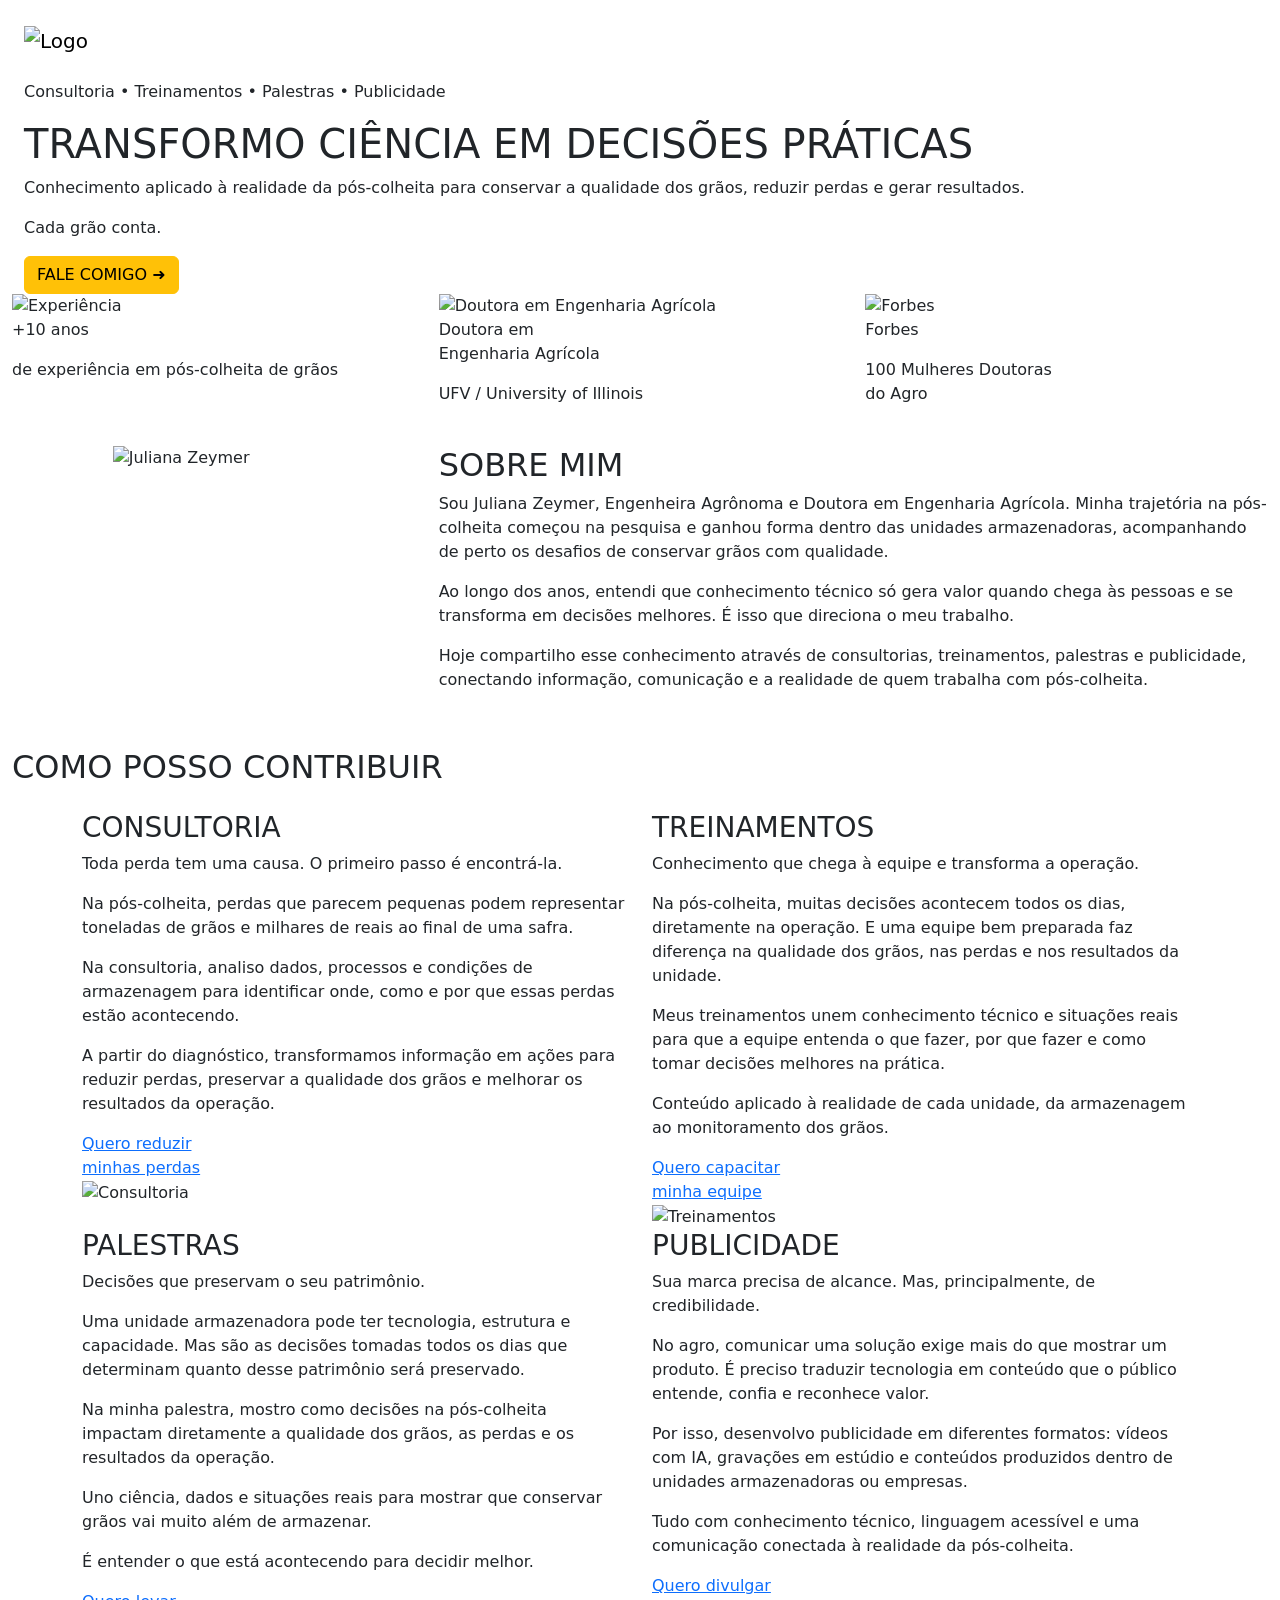
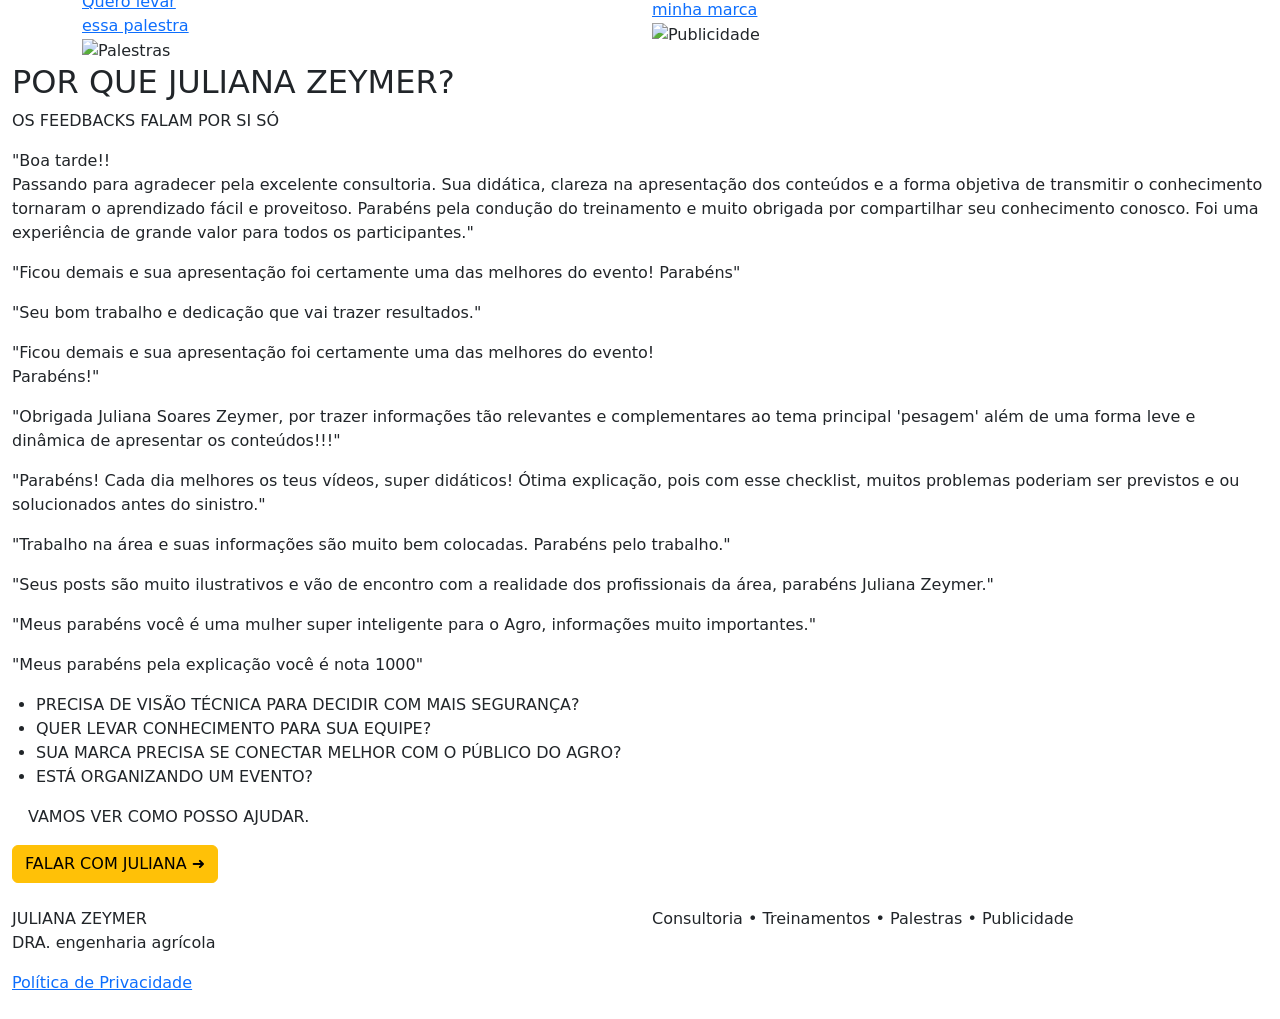
==== index.html @ 13797dbe "Add files via upload" ====
<!DOCTYPE html>
<html lang="pt-br">

<head>
    <meta charset="UTF-8">
    <meta name="viewport" content="width=device-width, initial-scale=1.0">
    <title>Juliana Zeymer</title>

    <meta name="author" content="Juliana Soares Zeymer">
    <meta name="keywords"
        content="Juliana Zeymer, pós-colheita de grãos, armazenagem de grãos, consultoria no agronegócio, consultoria em pós-colheita, redução de perdas de grãos, conservação de grãos, qualidade de grãos, treinamentos no agronegócio, palestras sobre grãos, engenharia agrícola">
    <meta name="description"
        content="Juliana Zeymer: consultoria, treinamentos e palestras em pós-colheita e armazenagem de grãos. Conhecimento científico aplicado para reduzir perdas, preservar a qualidade e melhorar os resultados no agronegócio.">

    <link rel="icon" type="image/x-icon" href="imagens/favicon.svg">

    <!-- Latest compiled and minified CSS -->
    <link href="https://cdn.jsdelivr.net/npm/bootstrap@5.3.8/dist/css/bootstrap.min.css" rel="stylesheet">

    <!-- Latest compiled JavaScript -->
    <script src="https://cdn.jsdelivr.net/npm/bootstrap@5.3.8/dist/js/bootstrap.bundle.min.js"></script>

    <link rel="preconnect" href="https://fonts.googleapis.com">
    <link rel="preconnect" href="https://fonts.gstatic.com" crossorigin>
    <link
        href="https://fonts.googleapis.com/css2?family=Poppins:ital,wght@0,100;0,200;0,300;0,400;0,500;0,600;0,700;0,800;0,900;1,100;1,200;1,300;1,400;1,500;1,600;1,700;1,800;1,900&display=swap"
        rel="stylesheet">

    <link rel="stylesheet" href="css/style.css">
</head>

<body>
    <main class="container-fluid">
        <header>
            <nav class="navbar navbar-expand-sm">
                <div class="container-fluid">
                    <a class="navbar-brand py-3" href="#">
                        <img src="imagens/logo.png" alt="Logo">
                    </a>
                </div>
            </nav>
        </header>

        <section class="hero p-0 m-0">
            <div class="row p-0 m-0">
                <div class="col-12 text_hero">
                    <p class="herop">Consultoria • Treinamentos • Palestras • Publicidade</p>

                    <h1 class="herotitle">TRANSFORMO CIÊNCIA EM DECISÕES PRÁTICAS</h1>

                    <p class="herop">
                        Conhecimento aplicado à realidade da pós-colheita para conservar
                        a qualidade dos grãos, reduzir perdas e gerar resultados.
                    </p>

                    <p class="herodest">Cada grão conta.</p>

                    <a href="https://wa.me/5531998932802?text=Ol%C3%A1%21%20Gostaria%20de%20saber%20mais%20sobre%20seus%20servi%C3%A7os."
                        class="btn btn-warning btn-hero" target="_blank" rel="noopener noreferrer"> FALE COMIGO <span
                            aria-hidden="true">➜</span> </a>
                </div>
            </div>
        </section>

        <div class="certificado row">

            <div class="certificado-item col-12 col-sm-12 col-lg-4 pb-2">
                <img src="imagens/people.svg" alt="Experiência">

                <div>
                    <p class="certdest">+10 anos</p>
                    <p>de experiência em pós-colheita de grãos</p>
                </div>
            </div>

            <div class="certificado-item col-12 col-sm-12 col-lg-4">
                <img src="imagens/capelo.svg" alt="Doutora em Engenharia Agrícola">

                <div>
                    <p class="certdest">Doutora em<br>Engenharia Agrícola</p>
                    <p>UFV / University of Illinois</p>
                </div>
            </div>

            <div class="certificado-item col-12 col-sm-12 col-lg-4">
                <img src="imagens/folha.svg" alt="Forbes">

                <div>
                    <p class="certdest">Forbes</p>
                    <p>100 Mulheres Doutoras<br>do Agro</p>
                </div>
            </div>

        </div>

        <section class="row py-4 sobre-section" id="sobre">
            <div class="col-12 col-xl-4 imgsobre">
                <img src="imagens/sobre.webp" class="w-50 mx-auto d-block" alt="Juliana Zeymer">
            </div>
            <div class="col-12 col-xl-8 textosobre">
                <h2 class="titlesobre">SOBRE MIM</h2>
                <p>Sou Juliana Zeymer, Engenheira Agrônoma e Doutora em Engenharia Agrícola. Minha trajetória na
                    pós-colheita começou na pesquisa e ganhou forma dentro das unidades armazenadoras, acompanhando de
                    perto os desafios de conservar grãos com qualidade.</p>
                <p>Ao longo dos anos, entendi que conhecimento técnico só gera valor quando chega às pessoas e se
                    transforma em decisões melhores. É isso que direciona o meu trabalho.</p>
                <p>Hoje compartilho esse conhecimento através de consultorias, treinamentos, palestras e publicidade,
                    conectando informação, comunicação e a realidade de quem trabalha com pós-colheita.</p>
            </div>
        </section>

        <section class="row" id="servicos">
            <div class="col-12 img_serv py-3">
                <h2 class="servicos-titulo">COMO POSSO CONTRIBUIR</h2>
            </div>
        </section>

        <section class="servicos">
            <div class="container">
                <div class="row">

                    <!-- CONSULTORIA -->
                    <div class="col-12 col-xl-6">
                        <div class="servico-card">

                            <div class="servico-texto">
                                <h3>CONSULTORIA</h3>

                                <p class="destaque">
                                    Toda perda tem uma causa. O primeiro passo é encontrá-la.
                                </p>

                                <p>
                                    Na pós-colheita, perdas que parecem pequenas podem
                                    representar toneladas de grãos e milhares de reais
                                    ao final de uma safra.
                                </p>

                                <p>
                                    Na consultoria, analiso dados, processos e condições
                                    de armazenagem para identificar onde, como e por que
                                    essas perdas estão acontecendo.
                                </p>

                                <p>
                                    A partir do diagnóstico, transformamos informação em
                                    ações para reduzir perdas, preservar a qualidade dos
                                    grãos e melhorar os resultados da operação.
                                </p>

                                <a href="https://wa.me/5531998932802?text=Ol%C3%A1%21%20Gostaria%20de%20saber%20mais%20sobre%20seus%20servi%C3%A7os."
                                    target="_blank" rel="noopener noreferrer" class="btn-consultoria">
                                    Quero reduzir<br>minhas perdas
                                </a>
                            </div>

                            <div class="servico-imagem">
                                <img src="imagens/consultoria.webp" alt="Consultoria">
                            </div>

                        </div>
                    </div>

                    <!-- TREINAMENTOS -->
                    <div class="col-12 col-xl-6">
                        <div class="servico-card">

                            <div class="servico-texto">
                                <h3>TREINAMENTOS</h3>

                                <p class="destaque">
                                    Conhecimento que chega à equipe e transforma a operação.
                                </p>

                                <p>
                                    Na pós-colheita, muitas decisões acontecem todos os
                                    dias, diretamente na operação. E uma equipe bem
                                    preparada faz diferença na qualidade dos grãos,
                                    nas perdas e nos resultados da unidade.
                                </p>

                                <p>
                                    Meus treinamentos unem conhecimento técnico e
                                    situações reais para que a equipe entenda o que
                                    fazer, por que fazer e como tomar decisões melhores
                                    na prática.
                                </p>

                                <p>
                                    Conteúdo aplicado à realidade de cada unidade,
                                    da armazenagem ao monitoramento dos grãos.
                                </p>

                                <a href="https://wa.me/5531998932802?text=Ol%C3%A1%21%20Gostaria%20de%20saber%20mais%20sobre%20seus%20servi%C3%A7os."
                                    target="_blank" rel="noopener noreferrer" class="btn-consultoria">
                                    Quero capacitar<br>minha equipe
                                </a>
                            </div>

                            <div class="servico-imagem">
                                <img src="imagens/treinamento.webp" alt="Treinamentos">
                            </div>

                        </div>
                    </div>

                    <!-- PALESTRAS -->
                    <div class="col-12 col-xl-6">
                        <div class="servico-card">

                            <div class="servico-texto">
                                <h3>PALESTRAS</h3>

                                <p class="destaque">
                                    Decisões que preservam o seu patrimônio.
                                </p>

                                <p>
                                    Uma unidade armazenadora pode ter tecnologia,
                                    estrutura e capacidade. Mas são as decisões tomadas
                                    todos os dias que determinam quanto desse patrimônio
                                    será preservado.
                                </p>

                                <p>
                                    Na minha palestra, mostro como decisões na
                                    pós-colheita impactam diretamente a qualidade dos
                                    grãos, as perdas e os resultados da operação.
                                </p>

                                <p>
                                    Uno ciência, dados e situações reais para mostrar
                                    que conservar grãos vai muito além de armazenar.
                                </p>

                                <p>
                                    É entender o que está acontecendo para decidir melhor.
                                </p>

                                <a href="https://wa.me/5531998932802?text=Ol%C3%A1%21%20Gostaria%20de%20saber%20mais%20sobre%20seus%20servi%C3%A7os."
                                    target="_blank" rel="noopener noreferrer" class="btn-consultoria">
                                    Quero levar<br>essa palestra
                                </a>
                            </div>

                            <div class="servico-imagem">
                                <img src="imagens/palestra.webp" alt="Palestras">
                            </div>

                        </div>
                    </div>

                    <!-- PUBLICIDADE -->
                    <div class="col-12 col-xl-6">
                        <div class="servico-card">

                            <div class="servico-texto">
                                <h3>PUBLICIDADE</h3>

                                <p class="destaque">
                                    Sua marca precisa de alcance. Mas, principalmente,
                                    de credibilidade.
                                </p>

                                <p>
                                    No agro, comunicar uma solução exige mais do que
                                    mostrar um produto. É preciso traduzir tecnologia
                                    em conteúdo que o público entende, confia e
                                    reconhece valor.
                                </p>

                                <p>
                                    Por isso, desenvolvo publicidade em diferentes
                                    formatos: vídeos com IA, gravações em estúdio e
                                    conteúdos produzidos dentro de unidades
                                    armazenadoras ou empresas.
                                </p>

                                <p>
                                    Tudo com conhecimento técnico, linguagem acessível
                                    e uma comunicação conectada à realidade da
                                    pós-colheita.
                                </p>

                                <a href="https://wa.me/5531998932802?text=Ol%C3%A1%21%20Gostaria%20de%20saber%20mais%20sobre%20seus%20servi%C3%A7os."
                                    target="_blank" rel="noopener noreferrer" class="btn-consultoria">
                                    Quero divulgar<br>minha marca
                                </a>
                            </div>

                            <div class="servico-imagem">
                                <img src="imagens/publicidade.webp" alt="Publicidade">
                            </div>

                        </div>
                    </div>

                </div>
            </div>
        </section>

        <section class="feedback-section" id="depoimentos">

            <div class="feedback-titulo">
                <h2>POR QUE JULIANA ZEYMER?</h2>
                <p>OS FEEDBACKS FALAM POR SI SÓ</p>
            </div>

            <div class="feedback-carousel">

                <div class="feedback-track">

                    <!-- CARD 1 -->
                    <div class="feedback-card">
                        <p>
                            "Boa tarde!!<br>
                            Passando para agradecer pela excelente consultoria.
                            Sua didática, clareza na apresentação dos conteúdos e
                            a forma objetiva de transmitir o conhecimento tornaram
                            o aprendizado fácil e proveitoso.
                            Parabéns pela condução do treinamento e muito obrigada
                            por compartilhar seu conhecimento conosco.
                            Foi uma experiência de grande valor para todos os participantes."
                        </p>
                    </div>

                    <!-- CARD 2 -->
                    <div class="feedback-card">
                        <p>
                            "Ficou demais e sua apresentação foi certamente uma
                            das melhores do evento! Parabéns"
                        </p>
                    </div>

                    <!-- CARD 3 -->
                    <div class="feedback-card">
                        <p>
                            "Seu bom trabalho e dedicação que vai trazer resultados."
                        </p>
                    </div>

                    <!-- CARD 4 -->
                    <div class="feedback-card">
                        <p>
                            "Ficou demais e sua apresentação foi certamente uma das melhores do evento! <br> Parabéns!"
                        </p>
                    </div>

                    <!-- CARD 5 -->
                    <div class="feedback-card">
                        <p>
                            "Obrigada Juliana Soares Zeymer, por trazer informações tão relevantes e complementares ao
                            tema principal 'pesagem' além de uma forma leve e dinâmica de apresentar os conteúdos!!!"
                        </p>
                    </div>

                    <!-- CARD 6 -->
                    <div class="feedback-card">
                        <p>
                            "Parabéns! Cada dia melhores os teus vídeos, super didáticos! Ótima explicação, pois com
                            esse checklist, muitos problemas poderiam ser previstos e ou solucionados antes do
                            sinistro."
                        </p>
                    </div>

                    <!-- CARD 7 -->
                    <div class="feedback-card">
                        <p>
                            "Trabalho na área e suas informações são muito bem colocadas. Parabéns pelo trabalho."
                        </p>
                    </div>

                    <!-- CARD 8 -->
                    <div class="feedback-card">
                        <p>
                            "Seus posts são muito ilustrativos e vão de encontro com a realidade dos profissionais da
                            área, parabéns Juliana Zeymer."
                        </p>
                    </div>

                    <!-- CARD 9 -->
                    <div class="feedback-card">
                        <p>
                            "Meus parabéns você é uma mulher super inteligente para o Agro, informações muito
                            importantes."
                        </p>
                    </div>

                    <!-- CARD 10 -->
                    <div class="feedback-card">
                        <p>
                            "Meus parabéns pela explicação você é nota 1000"
                        </p>
                    </div>

                </div>

            </div>

        </section>

        <div class="row final" id="contato">
            <div class="col-12">
                <ul class="ps-4">
                    <li>PRECISA DE VISÃO TÉCNICA PARA DECIDIR COM MAIS SEGURANÇA?</li>
                    <li>QUER LEVAR CONHECIMENTO PARA SUA EQUIPE?</li>
                    <li>SUA MARCA PRECISA SE CONECTAR MELHOR COM O PÚBLICO DO AGRO?</li>
                    <li>ESTÁ ORGANIZANDO UM EVENTO?</li>
                </ul>

                <p class="ps-3">
                    VAMOS VER COMO POSSO AJUDAR.
                </p>

                <a href="https://wa.me/5531998932802?text=Ol%C3%A1%21%20Gostaria%20de%20saber%20mais%20sobre%20seus%20servi%C3%A7os."
                    class="btn btn-warning btn-cta-final" target="_blank" rel="noopener noreferrer"> FALAR COM JULIANA
                    <span aria-hidden="true">➜</span> </a>
            </div>
        </div>

        <footer class="row rodape py-4">
            <div class="col-12 col-sm-6 bordrodape">
                <p class="textrodape pb-0 mb-0"> JULIANA ZEYMER</p>
                <p class="textrodape">DRA. engenharia agrícola</p>
            </div>
            <div class="col-12 col-sm-6">
                <p class="textrodape">Consultoria • Treinamentos • Palestras • Publicidade</p>
            </div>
            <div class="linkfooter">
                <a href="politica.html">Política de Privacidade</a>
            </div>
        </footer>

    </main>


    <!-- javascript -->
    <script> document.addEventListener("DOMContentLoaded",
            function () {
                const track = document.querySelector(".feedback-track");
                const cards = document.querySelectorAll(".feedback-card");
                if (!track || cards.length < 2) { return; } let indice = 0; let timer;
                function atualizarCarrossel() {
                    const mobile = window.innerWidth <= 768;
                    const visiveis = mobile ? 1 : 2; const maxIndice = Math.max(0, cards.length - visiveis);
                    if (indice > maxIndice) { indice = 0; } const largura = cards[0].getBoundingClientRect().width;
                    const gap = parseFloat(getComputedStyle(track).gap) || 0;
                    track.style.transform = "translateX(-" + (indice * (largura + gap)) + "px)";
                }
                function avancar() {
                    const visiveis = window.innerWidth <= 768 ? 1 : 2; const maxIndice = Math.max(0, cards.length - visiveis);
                    indice = indice >= maxIndice ? 0 : indice + 1; atualizarCarrossel();
                } atualizarCarrossel();
                timer = setInterval(avancar, 4000); window.addEventListener("resize", atualizarCarrossel);
            }); </script>
</body>

</html>
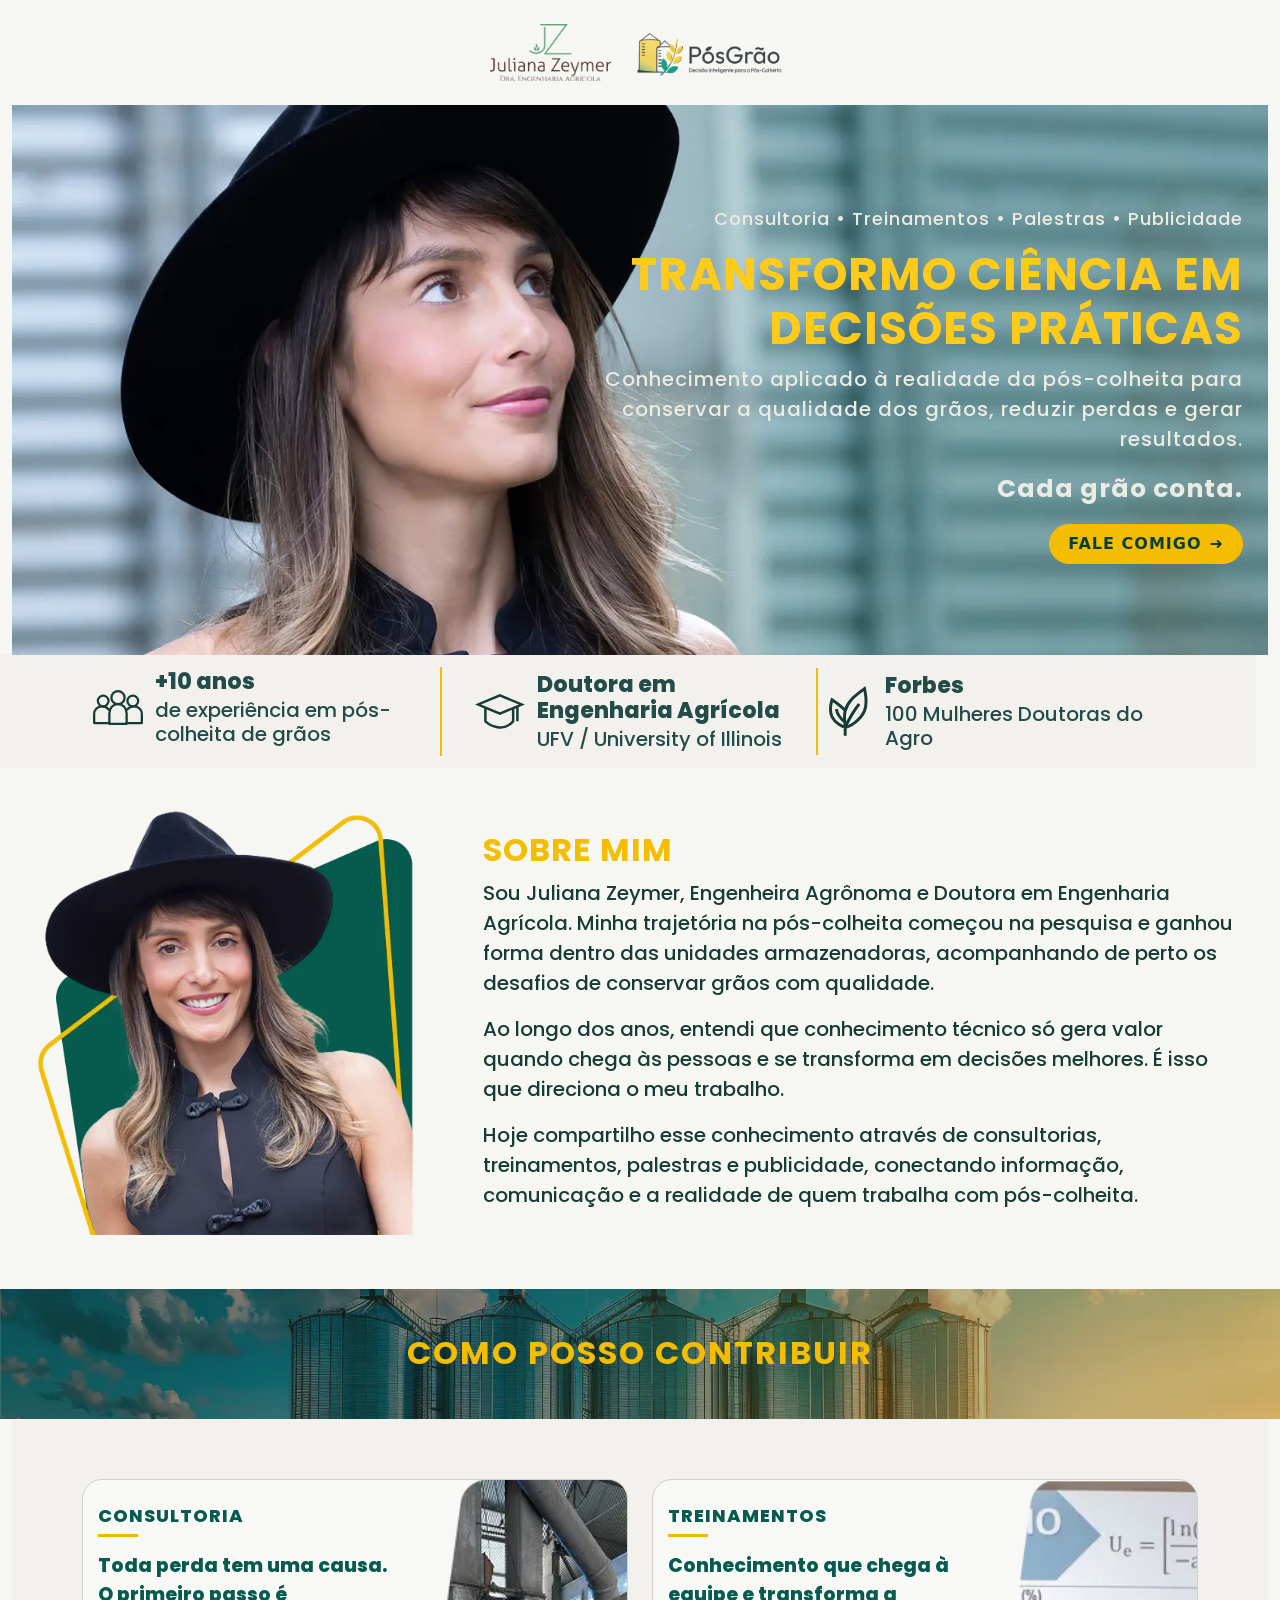
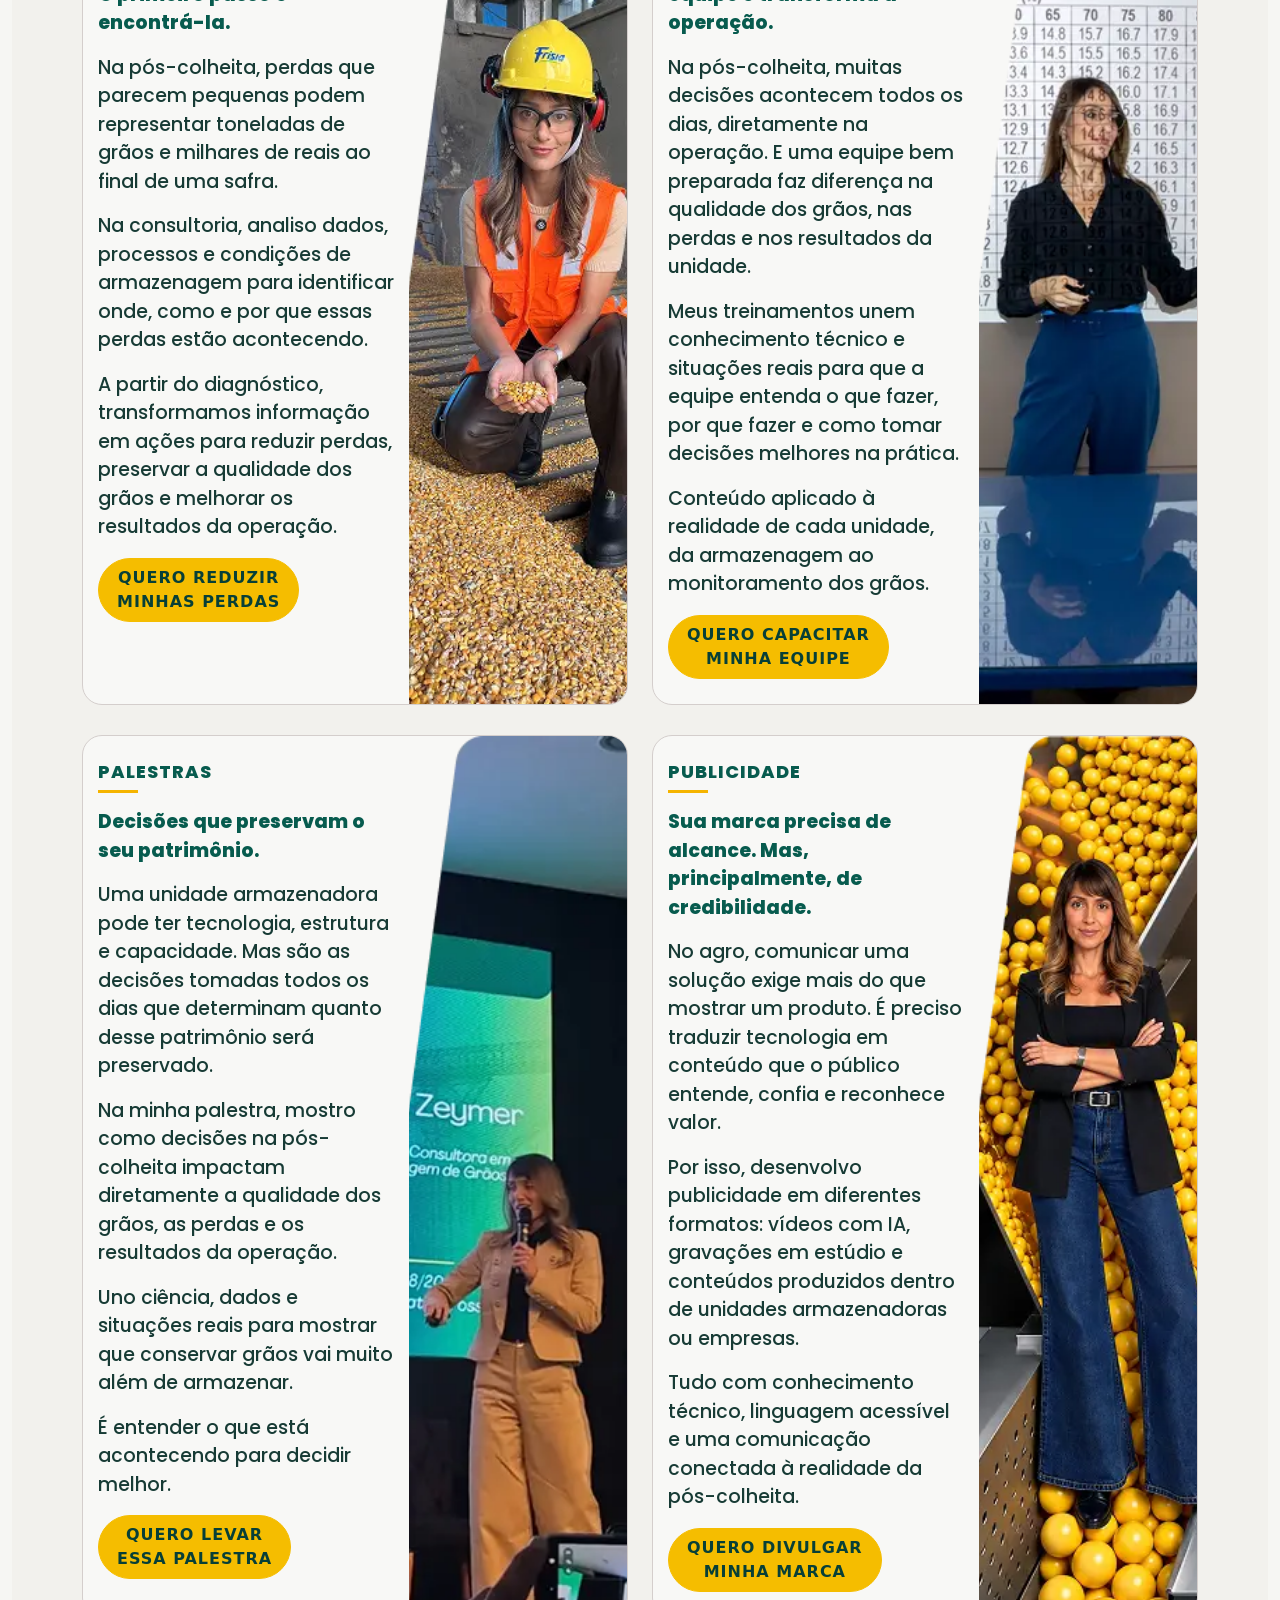
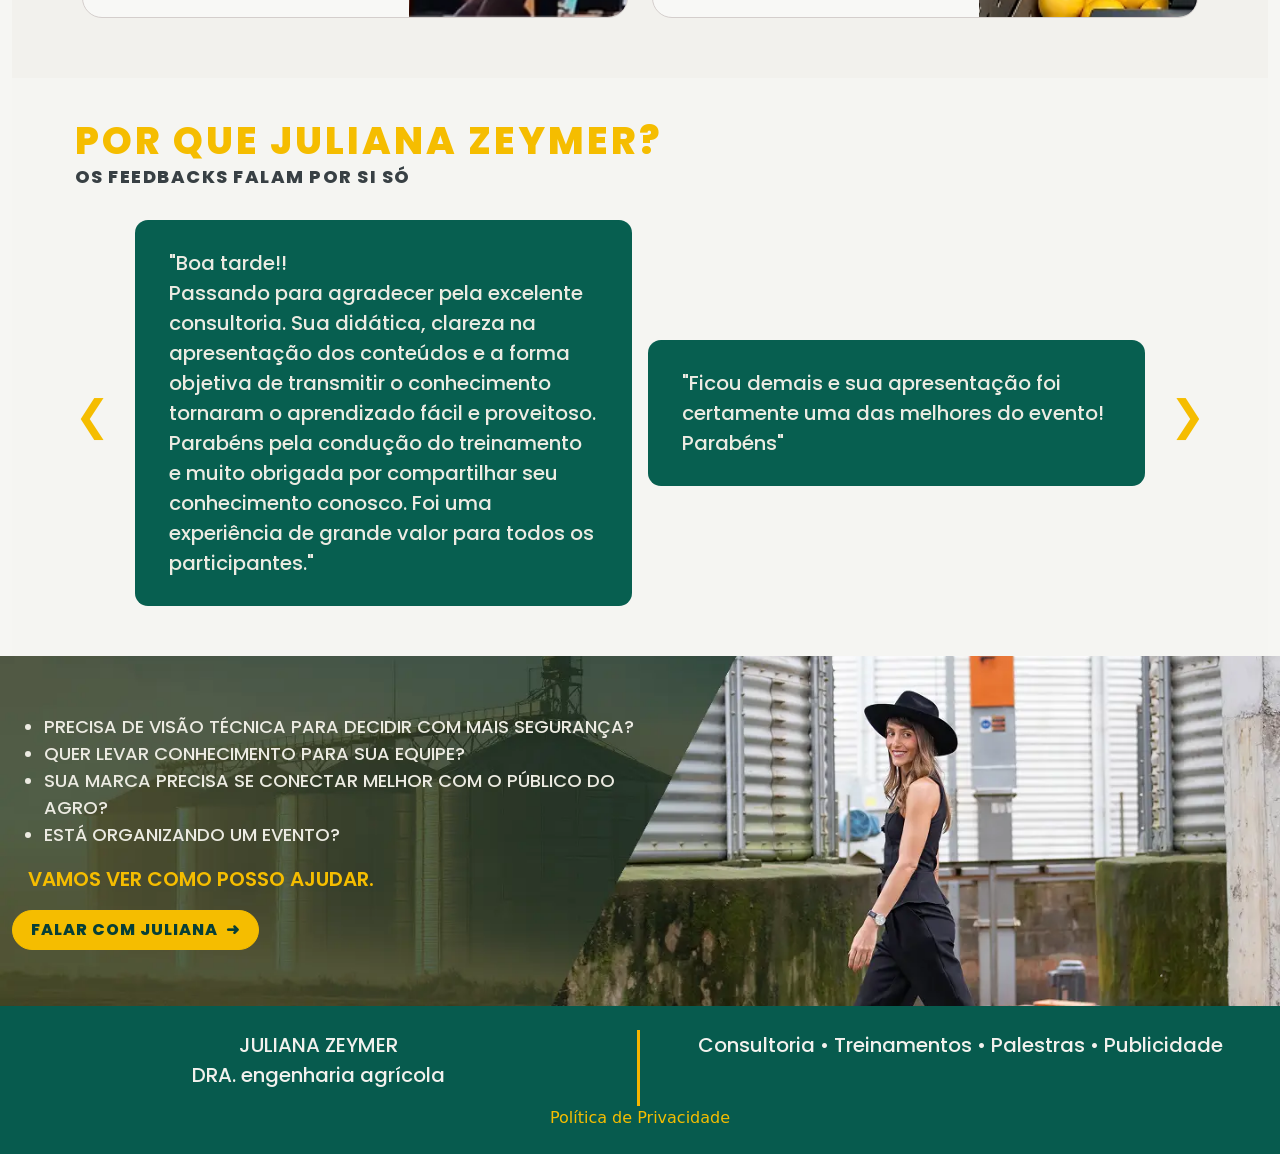
==== commit 1c24c15c: "Add files via upload" ====
--- a/index.html
+++ b/index.html
@@ -20,11 +20,12 @@
     <!-- Latest compiled JavaScript -->
     <script src="https://cdn.jsdelivr.net/npm/bootstrap@5.3.8/dist/js/bootstrap.bundle.min.js"></script>
 
-    <link rel="preconnect" href="https://fonts.googleapis.com">
-    <link rel="preconnect" href="https://fonts.gstatic.com" crossorigin>
-    <link
-        href="https://fonts.googleapis.com/css2?family=Poppins:ital,wght@0,100;0,200;0,300;0,400;0,500;0,600;0,700;0,800;0,900;1,100;1,200;1,300;1,400;1,500;1,600;1,700;1,800;1,900&display=swap"
-        rel="stylesheet">
+   <link rel="preconnect" href="https://fonts.googleapis.com">
+<link rel="preconnect" href="https://fonts.gstatic.com" crossorigin>
+
+<link
+    href="https://fonts.googleapis.com/css2?family=Poppins:wght@400;600;700;800&display=swap"
+    rel="stylesheet">
 
     <link rel="stylesheet" href="css/style.css">
 </head>
@@ -44,7 +45,7 @@
         <section class="hero p-0 m-0">
             <div class="row p-0 m-0">
                 <div class="col-12 text_hero">
-                    <p class="herop">Consultoria • Treinamentos • Palestras • Publicidade</p>
+                    <p class="herop" id="herop">Consultoria • Treinamentos • Palestras • Publicidade</p>
 
                     <h1 class="herotitle">TRANSFORMO CIÊNCIA EM DECISÕES PRÁTICAS</h1>
 
@@ -55,7 +56,7 @@
 
                     <p class="herodest">Cada grão conta.</p>
 
-                    <a href="https://wa.me/5531998932802?text=Ol%C3%A1%21%20Gostaria%20de%20saber%20mais%20sobre%20seus%20servi%C3%A7os."
+                    <a href="https://wa.me/5531984454926?text=Ol%C3%A1%21%20Gostaria%20de%20saber%20mais%20sobre%20seus%20servi%C3%A7os."
                         class="btn btn-warning btn-hero" target="_blank" rel="noopener noreferrer"> FALE COMIGO <span
                             aria-hidden="true">➜</span> </a>
                 </div>
@@ -87,7 +88,7 @@
 
                 <div>
                     <p class="certdest">Forbes</p>
-                    <p>100 Mulheres Doutoras<br>do Agro</p>
+                    <p>100 Mulheres Doutoras do Agro</p>
                 </div>
             </div>
 
@@ -148,8 +149,8 @@
                                     grãos e melhorar os resultados da operação.
                                 </p>
 
-                                <a href="https://wa.me/5531998932802?text=Ol%C3%A1%21%20Gostaria%20de%20saber%20mais%20sobre%20seus%20servi%C3%A7os."
-                                    target="_blank" rel="noopener noreferrer" class="btn-consultoria">
+                                <a href="https://wa.me/5531984454926?text=Ol%C3%A1%21%20Gostaria%20de%20saber%20mais%20sobre%20seus%20servi%C3%A7os."
+                        class="btn btn-warning btn-hero" target="_blank" rel="noopener noreferrer" class="btn-consultoria">
                                     Quero reduzir<br>minhas perdas
                                 </a>
                             </div>
@@ -191,8 +192,8 @@
                                     da armazenagem ao monitoramento dos grãos.
                                 </p>
 
-                                <a href="https://wa.me/5531998932802?text=Ol%C3%A1%21%20Gostaria%20de%20saber%20mais%20sobre%20seus%20servi%C3%A7os."
-                                    target="_blank" rel="noopener noreferrer" class="btn-consultoria">
+                                <a href="https://wa.me/5531984454926?text=Ol%C3%A1%21%20Gostaria%20de%20saber%20mais%20sobre%20seus%20servi%C3%A7os."
+                        class="btn btn-warning btn-hero" target="_blank" rel="noopener noreferrer" class="btn-consultoria">
                                     Quero capacitar<br>minha equipe
                                 </a>
                             </div>
@@ -237,8 +238,8 @@
                                     É entender o que está acontecendo para decidir melhor.
                                 </p>
 
-                                <a href="https://wa.me/5531998932802?text=Ol%C3%A1%21%20Gostaria%20de%20saber%20mais%20sobre%20seus%20servi%C3%A7os."
-                                    target="_blank" rel="noopener noreferrer" class="btn-consultoria">
+                                <a href="https://wa.me/5531984454926?text=Ol%C3%A1%21%20Gostaria%20de%20saber%20mais%20sobre%20seus%20servi%C3%A7os."
+                        class="btn btn-warning btn-hero" target="_blank" rel="noopener noreferrer" class="btn-consultoria">
                                     Quero levar<br>essa palestra
                                 </a>
                             </div>
@@ -282,8 +283,8 @@
                                     pós-colheita.
                                 </p>
 
-                                <a href="https://wa.me/5531998932802?text=Ol%C3%A1%21%20Gostaria%20de%20saber%20mais%20sobre%20seus%20servi%C3%A7os."
-                                    target="_blank" rel="noopener noreferrer" class="btn-consultoria">
+                                <a href="https://wa.me/5531984454926?text=Ol%C3%A1%21%20Gostaria%20de%20saber%20mais%20sobre%20seus%20servi%C3%A7os."
+                        class="btn btn-warning btn-hero" target="_blank" rel="noopener noreferrer" class="btn-consultoria">
                                     Quero divulgar<br>minha marca
                                 </a>
                             </div>
@@ -299,109 +300,137 @@
             </div>
         </section>
 
-        <section class="feedback-section" id="depoimentos">
-
-            <div class="feedback-titulo">
-                <h2>POR QUE JULIANA ZEYMER?</h2>
-                <p>OS FEEDBACKS FALAM POR SI SÓ</p>
-            </div>
-
-            <div class="feedback-carousel">
-
-                <div class="feedback-track">
-
-                    <!-- CARD 1 -->
-                    <div class="feedback-card">
-                        <p>
-                            "Boa tarde!!<br>
-                            Passando para agradecer pela excelente consultoria.
-                            Sua didática, clareza na apresentação dos conteúdos e
-                            a forma objetiva de transmitir o conhecimento tornaram
-                            o aprendizado fácil e proveitoso.
-                            Parabéns pela condução do treinamento e muito obrigada
-                            por compartilhar seu conhecimento conosco.
-                            Foi uma experiência de grande valor para todos os participantes."
-                        </p>
-                    </div>
-
-                    <!-- CARD 2 -->
-                    <div class="feedback-card">
-                        <p>
-                            "Ficou demais e sua apresentação foi certamente uma
-                            das melhores do evento! Parabéns"
-                        </p>
-                    </div>
-
-                    <!-- CARD 3 -->
-                    <div class="feedback-card">
-                        <p>
-                            "Seu bom trabalho e dedicação que vai trazer resultados."
-                        </p>
-                    </div>
-
-                    <!-- CARD 4 -->
-                    <div class="feedback-card">
-                        <p>
-                            "Ficou demais e sua apresentação foi certamente uma das melhores do evento! <br> Parabéns!"
-                        </p>
-                    </div>
-
-                    <!-- CARD 5 -->
-                    <div class="feedback-card">
-                        <p>
-                            "Obrigada Juliana Soares Zeymer, por trazer informações tão relevantes e complementares ao
-                            tema principal 'pesagem' além de uma forma leve e dinâmica de apresentar os conteúdos!!!"
-                        </p>
-                    </div>
-
-                    <!-- CARD 6 -->
-                    <div class="feedback-card">
-                        <p>
-                            "Parabéns! Cada dia melhores os teus vídeos, super didáticos! Ótima explicação, pois com
-                            esse checklist, muitos problemas poderiam ser previstos e ou solucionados antes do
-                            sinistro."
-                        </p>
-                    </div>
-
-                    <!-- CARD 7 -->
-                    <div class="feedback-card">
-                        <p>
-                            "Trabalho na área e suas informações são muito bem colocadas. Parabéns pelo trabalho."
-                        </p>
-                    </div>
-
-                    <!-- CARD 8 -->
-                    <div class="feedback-card">
-                        <p>
-                            "Seus posts são muito ilustrativos e vão de encontro com a realidade dos profissionais da
-                            área, parabéns Juliana Zeymer."
-                        </p>
-                    </div>
-
-                    <!-- CARD 9 -->
-                    <div class="feedback-card">
-                        <p>
-                            "Meus parabéns você é uma mulher super inteligente para o Agro, informações muito
-                            importantes."
-                        </p>
-                    </div>
-
-                    <!-- CARD 10 -->
-                    <div class="feedback-card">
-                        <p>
-                            "Meus parabéns pela explicação você é nota 1000"
-                        </p>
-                    </div>
-
-                </div>
-
-            </div>
-
-        </section>
+       <section class="feedback-section" id="depoimentos">
+
+    <div class="feedback-titulo">
+        <h2>POR QUE JULIANA ZEYMER?</h2>
+        <p>OS FEEDBACKS FALAM POR SI SÓ</p>
+    </div>
+
+    <div class="feedback-carousel">
+
+        <!-- Botão anterior -->
+        <button
+            class="feedback-seta feedback-anterior"
+            type="button"
+            aria-label="Ver feedbacks anteriores">
+            &#10094;
+        </button>
+
+        <!-- Área deslizante -->
+        <div class="feedback-viewport">
+
+            <div class="feedback-track">
+
+                <!-- CARD 1 -->
+                <article class="feedback-card">
+                    <p>
+                        "Boa tarde!!<br>
+                        Passando para agradecer pela excelente consultoria.
+                        Sua didática, clareza na apresentação dos conteúdos e
+                        a forma objetiva de transmitir o conhecimento tornaram
+                        o aprendizado fácil e proveitoso.
+                        Parabéns pela condução do treinamento e muito obrigada
+                        por compartilhar seu conhecimento conosco.
+                        Foi uma experiência de grande valor para todos os participantes."
+                    </p>
+                </article>
+
+                <!-- CARD 2 -->
+                <article class="feedback-card">
+                    <p>
+                        "Ficou demais e sua apresentação foi certamente uma
+                        das melhores do evento! Parabéns"
+                    </p>
+                </article>
+
+                <!-- CARD 3 -->
+                <article class="feedback-card">
+                    <p>
+                        "Seu bom trabalho e dedicação que vai trazer resultados."
+                    </p>
+                </article>
+
+                <!-- CARD 4 -->
+                <article class="feedback-card">
+                    <p>
+                        "Ficou demais e sua apresentação foi certamente uma das
+                        melhores do evento! <br>
+                        Parabéns!"
+                    </p>
+                </article>
+
+                <!-- CARD 5 -->
+                <article class="feedback-card">
+                    <p>
+                        "Obrigada Juliana Soares Zeymer, por trazer informações
+                        tão relevantes e complementares ao tema principal
+                        'pesagem', além de uma forma leve e dinâmica de
+                        apresentar os conteúdos!!!"
+                    </p>
+                </article>
+
+                <!-- CARD 6 -->
+                <article class="feedback-card">
+                    <p>
+                        "Parabéns! Cada dia melhores os teus vídeos, super
+                        didáticos! Ótima explicação, pois com esse checklist,
+                        muitos problemas poderiam ser previstos e ou
+                        solucionados antes do sinistro."
+                    </p>
+                </article>
+
+                <!-- CARD 7 -->
+                <article class="feedback-card">
+                    <p>
+                        "Trabalho na área e suas informações são muito bem
+                        colocadas. Parabéns pelo trabalho."
+                    </p>
+                </article>
+
+                <!-- CARD 8 -->
+                <article class="feedback-card">
+                    <p>
+                        "Seus posts são muito ilustrativos e vão de encontro
+                        com a realidade dos profissionais da área, parabéns
+                        Juliana Zeymer."
+                    </p>
+                </article>
+
+                <!-- CARD 9 -->
+                <article class="feedback-card">
+                    <p>
+                        "Meus parabéns você é uma mulher super inteligente
+                        para o Agro, informações muito importantes."
+                    </p>
+                </article>
+
+                <!-- CARD 10 -->
+                <article class="feedback-card">
+                    <p>
+                        "Meus parabéns pela explicação você é nota 1000"
+                    </p>
+                </article>
+
+            </div>
+
+        </div>
+
+        <!-- Botão próximo -->
+        <button
+            class="feedback-seta feedback-proximo"
+            type="button"
+            aria-label="Ver próximos feedbacks">
+            &#10095;
+        </button>
+
+    </div>
+
+</section>
 
         <div class="row final" id="contato">
-            <div class="col-12">
-                <ul class="ps-4">
+            <div class="col-12 py-4">
+                <ul class="contato">
                     <li>PRECISA DE VISÃO TÉCNICA PARA DECIDIR COM MAIS SEGURANÇA?</li>
                     <li>QUER LEVAR CONHECIMENTO PARA SUA EQUIPE?</li>
                     <li>SUA MARCA PRECISA SE CONECTAR MELHOR COM O PÚBLICO DO AGRO?</li>
@@ -412,8 +441,8 @@
                     VAMOS VER COMO POSSO AJUDAR.
                 </p>
 
-                <a href="https://wa.me/5531998932802?text=Ol%C3%A1%21%20Gostaria%20de%20saber%20mais%20sobre%20seus%20servi%C3%A7os."
-                    class="btn btn-warning btn-cta-final" target="_blank" rel="noopener noreferrer"> FALAR COM JULIANA
+                <a href="https://wa.me/5531984454926?text=Ol%C3%A1%21%20Gostaria%20de%20saber%20mais%20sobre%20seus%20servi%C3%A7os."
+                        class="btn btn-warning btn-hero" target="_blank" rel="noopener noreferrer"> FALAR COM JULIANA
                     <span aria-hidden="true">➜</span> </a>
             </div>
         </div>
@@ -435,24 +464,39 @@
 
 
     <!-- javascript -->
-    <script> document.addEventListener("DOMContentLoaded",
-            function () {
-                const track = document.querySelector(".feedback-track");
-                const cards = document.querySelectorAll(".feedback-card");
-                if (!track || cards.length < 2) { return; } let indice = 0; let timer;
-                function atualizarCarrossel() {
-                    const mobile = window.innerWidth <= 768;
-                    const visiveis = mobile ? 1 : 2; const maxIndice = Math.max(0, cards.length - visiveis);
-                    if (indice > maxIndice) { indice = 0; } const largura = cards[0].getBoundingClientRect().width;
-                    const gap = parseFloat(getComputedStyle(track).gap) || 0;
-                    track.style.transform = "translateX(-" + (indice * (largura + gap)) + "px)";
-                }
-                function avancar() {
-                    const visiveis = window.innerWidth <= 768 ? 1 : 2; const maxIndice = Math.max(0, cards.length - visiveis);
-                    indice = indice >= maxIndice ? 0 : indice + 1; atualizarCarrossel();
-                } atualizarCarrossel();
-                timer = setInterval(avancar, 4000); window.addEventListener("resize", atualizarCarrossel);
-            }); </script>
+    <script>
+    document.querySelectorAll('.feedback-carousel').forEach((carousel) => {
+
+        const lista = carousel.querySelector('.feedback-track');
+        const anterior = carousel.querySelector('.feedback-anterior');
+        const proximo = carousel.querySelector('.feedback-proximo');
+
+        function navegar(direcao) {
+            const card = lista.querySelector('.feedback-card');
+
+            if (!card) return;
+
+            const estilos = getComputedStyle(lista);
+            const gap = parseFloat(estilos.gap) || 0;
+
+            const distancia = card.getBoundingClientRect().width + gap;
+
+            lista.scrollBy({
+                left: direcao * distancia,
+                behavior: 'smooth'
+            });
+        }
+
+        anterior.addEventListener('click', () => {
+            navegar(-1);
+        });
+
+        proximo.addEventListener('click', () => {
+            navegar(1);
+        });
+
+    });
+</script>
 </body>
 
 </html>
--- a/css/style.css
+++ b/css/style.css
@@ -0,0 +1,1278 @@
+* {
+    padding: 0;
+    margin: 0;
+}
+
+body {
+    background-color: #F6F6F3;
+}
+
+main {
+    max-width: 1300px;
+}
+
+p,
+h1,
+h2,
+h3,
+h4 {
+    font-family: poppins;
+    font-weight: 500;
+    color: #173B35;
+}
+
+/* header */
+
+.navbar {
+    width: 100%;
+}
+
+header .container-fluid {
+    width: 100%;
+    display: flex !important;
+    justify-content: center !important;
+}
+
+header .navbar-brand {
+    margin: 0 !important;
+}
+
+header .navbar-brand img {
+    width: 200px;
+    display: block;
+}
+
+/* hero */
+
+.hero {
+    background-image: url("../imagens/hero.webp");
+    background-size: cover;
+    background-position: center;
+    background-repeat: no-repeat;
+
+    min-height: 500px;
+
+    align-items: center;
+}
+
+.text_hero {
+    text-align: right;
+    padding-top: 10%;
+    padding-right: 5%;
+}
+
+.herop {
+    color: #023127;
+    letter-spacing: 1px;
+}
+
+.herotitle {
+    color: #FFCB1A;
+    font-weight: 700;
+    letter-spacing: 1px;
+}
+
+.herodest {
+    color: #023127;
+    letter-spacing: 1px;
+    font-weight: 700;
+}
+
+/* certificado */
+
+.certificado {
+    width: 100%;
+    min-height: 82px;
+
+    background-color: #F2F1ED;
+
+    display: flex;
+    align-items: center;
+    justify-content: center;
+
+    padding: 12px 5%;
+}
+
+.certificado-item {
+    display: flex;
+    align-items: center;
+    justify-content: center;
+
+    gap: 12px;
+
+    padding: 0 30px;
+
+    min-height: 60px;
+}
+
+.certificado-item+.certificado-item {
+    border-left: 2px solid #F5BD00;
+}
+
+
+.certificado-item img {
+    width: 50px;
+    height: 50px;
+
+    object-fit: contain;
+
+    flex-shrink: 0;
+}
+
+
+.certificado-item p {
+    margin: 0;
+
+    color: #234C48;
+    line-height: 1.2;
+}
+
+.certdest {
+    font-weight: 800;
+    margin-bottom: 3px !important;
+}
+
+/* sobre */
+
+.titlesobre {
+    color: #F5BD00;
+    font-weight: 700;
+    letter-spacing: 1px;
+}
+
+
+
+/* serviços */
+
+.servicos {
+    padding: 60px 0;
+    background-color: #F2F1ED;
+}
+
+.servicos .row {
+    row-gap: 30px;
+}
+
+.img_serv {
+    background-image: url("../imagens/serviço.webp");
+    background-size: cover;
+    background-position: center;
+    background-repeat: no-repeat;
+
+    min-height: 130px;
+
+    display: flex;
+    align-items: center;
+    justify-content: center;
+}
+
+.servicos-titulo {
+
+    color: #F5BD00;
+    font-weight: 700;
+    letter-spacing: 2px;
+    text-align: center;
+    margin-bottom: 0;
+}
+
+
+/* CARD */
+
+.servico-card {
+    display: flex;
+    width: 100%;
+    height: 100%;
+    min-height: 500px;
+
+    background-color: #F8F8F6;
+
+    border: 1px solid #d4cecc;
+    border-radius: 20px;
+
+    overflow: hidden;
+}
+
+
+/* TEXTO */
+
+.servico-texto {
+    display: flex;
+    flex-direction: column;
+    align-items: flex-start;
+
+    width: 62%;
+    padding: 35px 20px 30px;
+}
+
+.servico-texto h3 {
+    margin-bottom: 18px;
+
+    color: #075B4E;
+    font-size: 22px;
+    font-weight: 800;
+    letter-spacing: 1px;
+}
+
+.servico-texto h3::after {
+    content: "";
+
+    display: block;
+    width: 40px;
+    height: 3px;
+
+    margin-top: 8px;
+
+    background-color: #f5b400;
+}
+
+
+.servico-texto .destaque {
+    color: #075B4E;
+    font-weight: 800;
+}
+
+
+/* BOTÃO */
+
+.btn-consultoria {
+    display: inline-block;
+
+    margin-top: auto;
+    padding: 5px 18px;
+
+    border: 2px solid #f5b400;
+    border-radius: 30px;
+
+    color: #e9a900;
+    font-weight: 700;
+    line-height: 1.05;
+
+    text-decoration: none;
+    text-align: center;
+
+    transition: 0.3s;
+}
+
+.btn-consultoria:hover {
+    background-color: #f5b400;
+    color: #07594f;
+}
+
+
+/* IMAGEM */
+
+.servico-imagem {
+    width: 45%;
+    min-width: 0;
+}
+
+.servico-imagem img {
+    display: block;
+
+    width: 100%;
+    height: 100%;
+
+    object-fit: cover;
+    object-position: center;
+}
+
+/* prova social */
+.feedback-section {
+    padding: 40px 5% 45px;
+    background-color: #F5F5F2;
+    overflow: hidden;
+}
+
+.feedback-titulo {
+    max-width: 1140px;
+    margin: 0 auto 30px;
+}
+
+.feedback-titulo h2 {
+    margin: 0;
+    color: #F5BD00;
+    font-size: 38px;
+    font-weight: 800;
+    letter-spacing: 3px;
+}
+
+.feedback-titulo p {
+    margin: 0;
+    color: #384044;
+    font-size: 18px;
+    font-weight: 800;
+    letter-spacing: 1.5px;
+}
+
+.feedback-carousel {
+    display: flex;
+    align-items: center;
+    gap: 25px;
+    max-width: 1300px;
+    margin: 0 auto;
+}
+
+.feedback-viewport {
+    flex: 1;
+    min-width: 0;
+    overflow: hidden;
+    display: flex;
+    align-items: center;
+}
+
+.feedback-track {
+    display: flex;
+    align-items: center;
+    gap: 36px;
+    overflow-x: auto;
+    scroll-behavior: smooth;
+    scroll-snap-type: x mandatory;
+    scrollbar-width: none;
+    padding-bottom: 5px;
+}
+
+.feedback-track::-webkit-scrollbar {
+    display: none;
+}
+
+.feedback-card {
+    flex: 0 0 calc((100% - 36px) / 2);
+    min-width: 0;
+    height: auto;
+    align-self: center;
+
+    display: flex;
+    align-items: center;
+
+    padding: 28px 34px;
+    box-sizing: border-box;
+
+    background-color: #075F50;
+    color: #F5F5F2;
+    border-radius: 13px;
+
+    scroll-snap-align: start;
+}
+
+.feedback-card p {
+    margin: 0;
+    overflow-wrap: anywhere;
+    color: #ECEBE2;
+}
+
+/* Setas amarelas */
+.feedback-seta {
+    flex: 0 0 35px;
+    width: 35px;
+    height: 50px;
+    padding: 0;
+
+    display: flex;
+    align-items: center;
+    justify-content: center;
+
+    background: transparent;
+    border: none;
+    color: #F5BD00;
+    font-size: 42px;
+    font-weight: 300;
+    cursor: pointer;
+}
+
+.feedback-seta:hover {
+    color: #D9A600;
+}
+
+/* Indicadores */
+.feedback-indicadores {
+    display: flex;
+    justify-content: center;
+    align-items: center;
+    gap: 22px;
+    margin-top: 32px;
+}
+
+.feedback-indicador {
+    width: 21px;
+    height: 21px;
+    padding: 0;
+    border: none;
+    border-radius: 50%;
+    background-color: #8A9B96;
+    cursor: pointer;
+}
+
+.feedback-indicador.ativo {
+    background-color: #183F37;
+}
+
+
+/* cta final */
+.final {
+    background-image: url("../imagens/final.webp");
+    background-size: cover;
+    background-position: center;
+    background-repeat: no-repeat;
+
+    min-height: 350px;
+
+    display: flex;
+    align-items: center;
+
+    color: #ECEBE2;
+    font-family: poppins;
+    font-weight: 500;
+}
+
+.final li {
+    line-height: 2;
+}
+
+.final p {
+    color: #F5BD00;
+    font-weight: 600;
+}
+
+/* footer */
+
+.rodape {
+    background-color: #075B4E;
+    text-align: center;
+    color: #ECEBE2;
+}
+
+.bordrodape {
+    border-right: solid #f5b400;
+}
+
+.textrodape {
+    color: #F2F1ED;
+}
+
+
+
+.btn-hero,
+.btn-cta-final {
+    display: inline-flex;
+    align-items: center;
+    justify-content: center;
+    gap: 8px;
+    background-color: #F5BD00;
+    border: 1.5px solid #F5BD00;
+    border-radius: 50px;
+    color: #073F37;
+    font-weight: 800;
+    text-transform: uppercase;
+    letter-spacing: 1px;
+    text-decoration: none;
+    transition: background-color 0.3s ease, color 0.3s ease, transform 0.3s ease;
+}
+
+/* Botão do hero */
+.btn-hero {
+    padding: 7px 18px;
+}
+
+.btn-cta-final {
+    padding: 9px 20px;
+}
+
+/* Seta */
+.btn-hero span,
+.btn-cta-final span {
+    line-height: 1;
+}
+
+.btn-hero:hover,
+.btn-cta-final:hover {
+    background-color: #0B5A4E;
+    border-color: #0B5A4E;
+    color: #F5BD00;
+    transform: translateY(-2px);
+}
+
+.btn-hero:focus-visible,
+.btn-cta-final:focus-visible {
+    outline: 3px solid #0B5A4E;
+    outline-offset: 3px;
+}
+
+
+.politica-header {
+    padding: 55px 25px 40px;
+    background-color: #F5F4F0;
+    border-bottom: 3px solid #F5BD00;
+}
+
+.politica-etiqueta {
+    display: inline-block;
+    margin-bottom: 12px;
+    color: #0B5A4E;
+    font-size: 11px;
+    font-weight: 800;
+    letter-spacing: 2px;
+}
+
+.politica-header h1 {
+    margin-bottom: 15px;
+    color: #064E43;
+    font-size: clamp(28px, 4vw, 42px);
+    font-weight: 800;
+}
+
+.politica-header p {
+    max-width: 680px;
+    margin-bottom: 18px;
+    color: #48534F;
+    font-size: 15px;
+    line-height: 1.8;
+}
+
+.politica-data {
+    color: #64716C;
+    font-size: 12px;
+}
+
+.politica-conteudo {
+    padding: 45px 20px 65px;
+    color: #3D4945;
+    line-height: 1.8;
+}
+
+.politica-introducao {
+    margin-bottom: 35px;
+}
+
+.politica-introducao p,
+.politica-secao p {
+    font-size: 14px;
+    line-height: 1.9;
+}
+
+.politica-indice {
+    margin-bottom: 45px;
+    padding: 25px;
+    background-color: #F5F4F0;
+    border-left: 4px solid #F5BD00;
+    border-radius: 5px;
+}
+
+.politica-indice h2 {
+    margin-bottom: 15px;
+    color: #064E43;
+    font-size: 14px;
+    font-weight: 800;
+    letter-spacing: 1px;
+}
+
+.politica-indice ul {
+    margin: 0;
+    padding-left: 20px;
+}
+
+.politica-indice li {
+    margin-bottom: 7px;
+    font-size: 13px;
+}
+
+.politica-indice a {
+    color: #0B5A4E;
+    text-decoration: none;
+}
+
+.politica-indice a:hover {
+    color: #A77D00;
+    text-decoration: underline;
+}
+
+.politica-secao {
+    margin-bottom: 30px;
+    padding: 5px 0 25px;
+    border-bottom: 1px solid #E5E6E1;
+    scroll-margin-top: 25px;
+}
+
+.politica-numero {
+    display: inline-block;
+    margin-bottom: 8px;
+    color: #A77D00;
+    font-size: 12px;
+    font-weight: 800;
+    letter-spacing: 1.5px;
+}
+
+.politica-secao h2 {
+    margin-bottom: 16px;
+    color: #064E43;
+    font-size: 21px;
+    font-weight: 800;
+}
+
+.politica-secao ul {
+    margin-bottom: 18px;
+    padding-left: 24px;
+}
+
+.politica-secao li {
+    margin-bottom: 7px;
+    font-size: 14px;
+    line-height: 1.8;
+}
+
+.politica-contato {
+    padding: 25px;
+    background-color: #F5F4F0;
+    border: none;
+    border-left: 4px solid #F5BD00;
+    border-radius: 5px;
+}
+
+.btn-politica {
+    display: inline-flex;
+    align-items: center;
+    justify-content: center;
+    gap: 9px;
+    margin-top: 8px;
+    padding: 10px 20px;
+    background-color: #F5BD00;
+    border: 1px solid #F5BD00;
+    border-radius: 50px;
+    color: #064E43;
+    font-size: 11px;
+    font-weight: 800;
+    letter-spacing: 0.8px;
+    text-decoration: none;
+    transition: 0.25s ease;
+}
+
+.btn-politica:hover {
+    background-color: #064E43;
+    border-color: #064E43;
+    color: #F5BD00;
+    transform: translateY(-2px);
+}
+
+.btn-politica:focus-visible {
+    outline: 3px solid #0B5A4E;
+    outline-offset: 3px;
+}
+
+.politica-footer {
+    padding: 35px 20px;
+    background-color: #064E43;
+    color: #FFFFFF;
+}
+
+.politica-footer p {
+    margin-bottom: 8px;
+    font-size: 13px;
+    color: #ECEBE2;
+}
+
+.politica-footer a {
+    color: #F5BD00;
+    text-decoration: none;
+}
+
+.linkfooter a {
+    color: #F5BD00;
+    text-decoration: none;
+}
+
+.linkfooter a:hover {
+    text-decoration: underline;
+}
+
+.politica-footer a:hover {
+    text-decoration: underline;
+}
+
+.politica-footer .footer-nome {
+    margin-bottom: 10px;
+    font-size: 17px;
+    font-weight: 800;
+    letter-spacing: 0.5px;
+    color: #ECEBE2;
+}
+
+@media (min-width: 374px) {
+    p {
+        font-size: 15px;
+    }
+
+    h1 {
+        font-size: 25px;
+    }
+
+    .hero {
+        background-image: url("../imagens/heromobile.webp");
+        background-size: cover;
+        background-position: center;
+        background-repeat: no-repeat;
+
+        min-height: 500px;
+
+        align-items: center;
+    }
+
+    #herop {
+        font-size: 10px;
+    }
+
+    .herop,
+    .herodest {
+        color: #ECEBE2;
+    }
+
+    .text_hero {
+        text-align: right;
+        padding-top: 5%;
+        padding-right: 5%;
+    }
+
+    .certificado-item+.certificado-item {
+        border-top: solid 2px #F5BD00;
+        border-left: none;
+        padding: 5px;
+    }
+
+    .certificado-item {
+        display: flex;
+        justify-content: left;
+
+        padding-left: 0;
+        gap: 12px;
+
+        padding: 0 5px;
+
+        min-height: 60px;
+    }
+
+    .certdest {
+        font-size: 18px;
+    }
+
+    .imgsobre {
+        margin-bottom: 30px;
+    }
+
+    .servico-card {
+        display: list-item;
+        width: 100%;
+        height: 100%;
+        min-height: 500px;
+
+        background-color: #F8F8F6;
+
+        border: 1px solid #d4cecc;
+        border-radius: 20px;
+
+        overflow: hidden;
+    }
+
+    .servico-texto {
+        display: flex;
+        flex-direction: column;
+        align-items: flex-start;
+
+        width: 100%;
+        padding: 35px 20px 30px;
+    }
+
+    .servico-imagem {
+        display: none !important;
+    }
+
+    .feedback-carousel {
+        width: 100%;
+        overflow: hidden;
+    }
+
+    .feedback-track {
+        display: flex;
+        gap: 0;
+    }
+
+    .feedback-card {
+        flex: 0 0 100%;
+        width: 100%;
+        min-width: 100%;
+        box-sizing: border-box;
+    }
+
+    .bordrodape {
+        border-right: none;
+        border-bottom: solid #f5b400;
+    }
+
+    .final {
+        background-image: url("../imagens/finalmobile.webp");
+        background-size: cover;
+        background-position: center;
+        background-repeat: no-repeat;
+
+        min-height: 300px;
+
+        display: flex;
+        align-items: center;
+
+        color: #ECEBE2;
+        font-family: poppins;
+        font-weight: 500;
+    }
+
+    .final li {
+        font-size: 16px;
+        width: 90%;
+        line-height: 1.8;
+    }
+
+}
+
+@media (min-width: 576px) {
+
+    p {
+        font-size: 16px;
+    }
+
+    h1 {
+        font-size: 29px;
+    }
+
+
+    .hero {
+        background-image: url("../imagens/heromobile.webp");
+        background-size: cover;
+        background-position: center;
+        background-repeat: no-repeat;
+
+        min-height: 650px;
+
+        align-items: center;
+    }
+
+    #herop {
+        font-size: 14px;
+    }
+
+    .text_hero {
+        text-align: right;
+        padding-top: 8%;
+        padding-right: 5%;
+    }
+
+    .certificado-item+.certificado-item {
+        border-top: solid 2px #F5BD00;
+        border-left: none;
+        padding: 5px;
+    }
+
+    .certificado-item {
+        display: flex;
+        justify-content: left;
+
+        padding-left: 0;
+        gap: 12px;
+
+        padding: 0 5px;
+
+        min-height: 60px;
+    }
+
+    .servico-imagem {
+        display: block !important;
+    }
+
+    .servico-card {
+        display: flex;
+        width: 100%;
+        height: 100%;
+        min-height: 500px;
+
+        background-color: #F8F8F6;
+
+        border: 1px solid #d4cecc;
+        border-radius: 20px;
+
+        overflow: hidden;
+    }
+
+
+    .servico-texto {
+        display: flex;
+        flex-direction: column;
+        align-items: flex-start;
+
+        width: 62%;
+        padding: 35px 20px 30px;
+    }
+
+    .final {
+        min-height: 400px;
+    }
+
+    .final li {
+        font-size: 16px;
+        width: 90%;
+        line-height: 1.8;
+    }
+
+    .bordrodape {
+        border-right: solid #f5b400;
+        border-bottom: none;
+    }
+}
+
+@media (min-width: 768px) {
+
+    header .navbar-brand img {
+        width: 250px;
+        display: block;
+    }
+
+    p {
+        font-size: 18px;
+    }
+
+    h1 {
+        font-size: 34px;
+    }
+
+    .hero {
+        background-image: url("../imagens/heromobile.webp");
+        background-size: cover;
+        background-position: center;
+        background-repeat: no-repeat;
+
+        min-height: 800px;
+
+        align-items: center;
+    }
+
+    #herop {
+        font-size: 16px;
+    }
+
+    .text_hero {
+        text-align: right;
+        padding-top: 10%;
+        padding-right: 5%;
+        padding-left: 5%;
+    }
+
+    .herop {
+        color: #ECEBE2;
+        letter-spacing: 1px;
+    }
+
+    .herotitle {
+        color: #FFCB1A;
+        font-weight: 700;
+        letter-spacing: 1px;
+    }
+
+    .herodest {
+        color: #ECEBE2;
+        letter-spacing: 1px;
+        font-weight: 700;
+        font-size: 20px;
+    }
+
+    .servico-texto {
+        display: flex;
+        flex-direction: column;
+        align-items: flex-start;
+        font-size: 18px;
+        width: 62%;
+        padding: 35px 20px 30px;
+    }
+
+    .final li {
+        font-size: 18px;
+        width: 100%;
+        line-height: 1.8;
+    }
+}
+
+@media (min-width: 992px) {
+    header .navbar-brand img {
+        width: 280px;
+        display: block;
+    }
+
+    p {
+        font-size: 20px;
+    }
+
+    h1 {
+        font-size: 40px;
+    }
+
+    h2 {
+        font-size: 30px;
+    }
+
+
+    #herop {
+        font-size: 18px;
+    }
+
+    .hero {
+        background-image: url("../imagens/hero.webp");
+        background-size: cover;
+        background-position: center;
+        background-repeat: no-repeat;
+
+        min-height: 500px;
+
+        align-items: center;
+    }
+
+    .text_hero {
+        text-align: right;
+        padding-top: 8%;
+        padding-right: 3%;
+        padding-left: 40%;
+    }
+
+    .herop {
+        color: #ECEBE2;
+        letter-spacing: 1px;
+    }
+
+    .herotitle {
+        color: #FFCB1A;
+        font-weight: 700;
+        letter-spacing: 1px;
+    }
+
+    .herodest {
+        color: #ECEBE2;
+        letter-spacing: 1px;
+        font-weight: 700;
+        font-size: 22px;
+    }
+
+
+    .certificado-item+.certificado-item {
+        border-top: none;
+        border-left: solid 2px #F5BD00;
+        padding: 5px;
+    }
+
+    .certificado-item {
+        display: flex;
+        align-items: center;
+        justify-content: center;
+
+        gap: 12px;
+
+        padding: 0 30px;
+
+        min-height: 60px;
+    }
+
+    .certdest {
+        font-size: 22px;
+    }
+
+    .servico-imagem {
+        height: 700px;
+        overflow: hidden;
+    }
+
+    .servico-imagem img {
+        width: 100%;
+        height: 100%;
+        object-fit: cover;
+        object-position: center;
+    }
+
+    .feedback-carousel {
+        width: 100%;
+        overflow: hidden;
+    }
+
+    .feedback-track {
+        display: flex;
+        gap: 16px;
+        transition: transform 0.8s ease-in-out;
+    }
+
+    .feedback-card {
+        flex: 0 0 calc(50% - 8px);
+        width: calc(50% - 8px);
+        min-width: 0;
+        box-sizing: border-box;
+    }
+
+    .final {
+        min-height: 500px;
+    }
+
+    .final li {
+        width: 100%;
+        line-height: 1.8;
+    }
+}
+
+@media (min-width: 1200px) {
+    header .navbar-brand img {
+        width: 300px;
+        display: block;
+    }
+
+    p {
+        font-size: 20px;
+    }
+
+    h1 {
+        font-size: 45px;
+    }
+
+    h2 {
+        font-size: 32px;
+    }
+
+
+    .hero {
+        background-image: url("../imagens/hero.webp");
+        background-size: cover;
+        background-position: center;
+        background-repeat: no-repeat;
+
+        min-height: 550px;
+
+        align-items: center;
+    }
+
+    .text_hero {
+        text-align: right;
+        padding-top: 8%;
+        padding-right: 2%;
+        padding-left: 45%;
+    }
+
+    .herop {
+        color: #ECEBE2;
+        letter-spacing: 1px;
+    }
+
+    .herotitle {
+        color: #FFCB1A;
+        font-weight: 700;
+        letter-spacing: 1px;
+    }
+
+    .herodest {
+        color: #ECEBE2;
+        letter-spacing: 1px;
+        font-weight: 700;
+        font-size: 25px;
+    }
+
+    .sobre-section {
+        display: flex;
+        align-items: center;
+    }
+
+    .imgsobre {
+        width: 35%;
+        display: flex;
+        justify-content: center;
+        align-items: center;
+        padding: 0 20px;
+    }
+
+    .imgsobre img {
+        width: 100% !important;
+        max-width: 380px;
+        height: auto;
+        display: block;
+        object-fit: contain;
+        margin: 0 auto !important;
+    }
+
+    .textosobre {
+        width: 65%;
+        padding: 0 35px;
+    }
+
+    .servico-card {
+        display: flex;
+        flex-direction: row;
+        align-items: stretch;
+        width: 100%;
+        min-height: 500px;
+        height: 100%;
+        overflow: hidden;
+    }
+
+    .servico-texto {
+        display: flex;
+        flex-direction: column;
+        align-items: flex-start;
+
+        flex: 0 0 60%;
+        width: 60%;
+        min-width: 0;
+        box-sizing: border-box;
+
+        padding: 25px 15px;
+    }
+
+    .servico-texto h3 {
+        font-size: 18px;
+        margin-bottom: 15px;
+    }
+
+    .servico-texto p {
+        font-size: 19px;
+        line-height: 1.5;
+        overflow-wrap: break-word;
+    }
+
+    .servico-imagem {
+        display: block !important;
+        flex: 0 0 40%;
+        width: 40%;
+        min-width: 0;
+        height: auto;
+        min-height: 0;
+        align-self: stretch;
+        overflow: hidden;
+    }
+
+    .servico-imagem img {
+        display: block;
+        width: 100%;
+        height: 100%;
+        object-fit: cover;
+        object-position: center;
+    }
+
+    .btn-consultoria {
+        margin-top: auto;
+    }
+
+    .final {
+        background-image: url("../imagens/final.webp");
+        background-size: cover;
+        background-position: center;
+        background-repeat: no-repeat;
+
+        min-height: 350px;
+
+        display: flex;
+        align-items: center;
+
+        color: #ECEBE2;
+        font-family: poppins;
+        font-weight: 500;
+    }
+
+    .final li {
+        width: 50%;
+        line-height: 1.5;
+    }
+}
